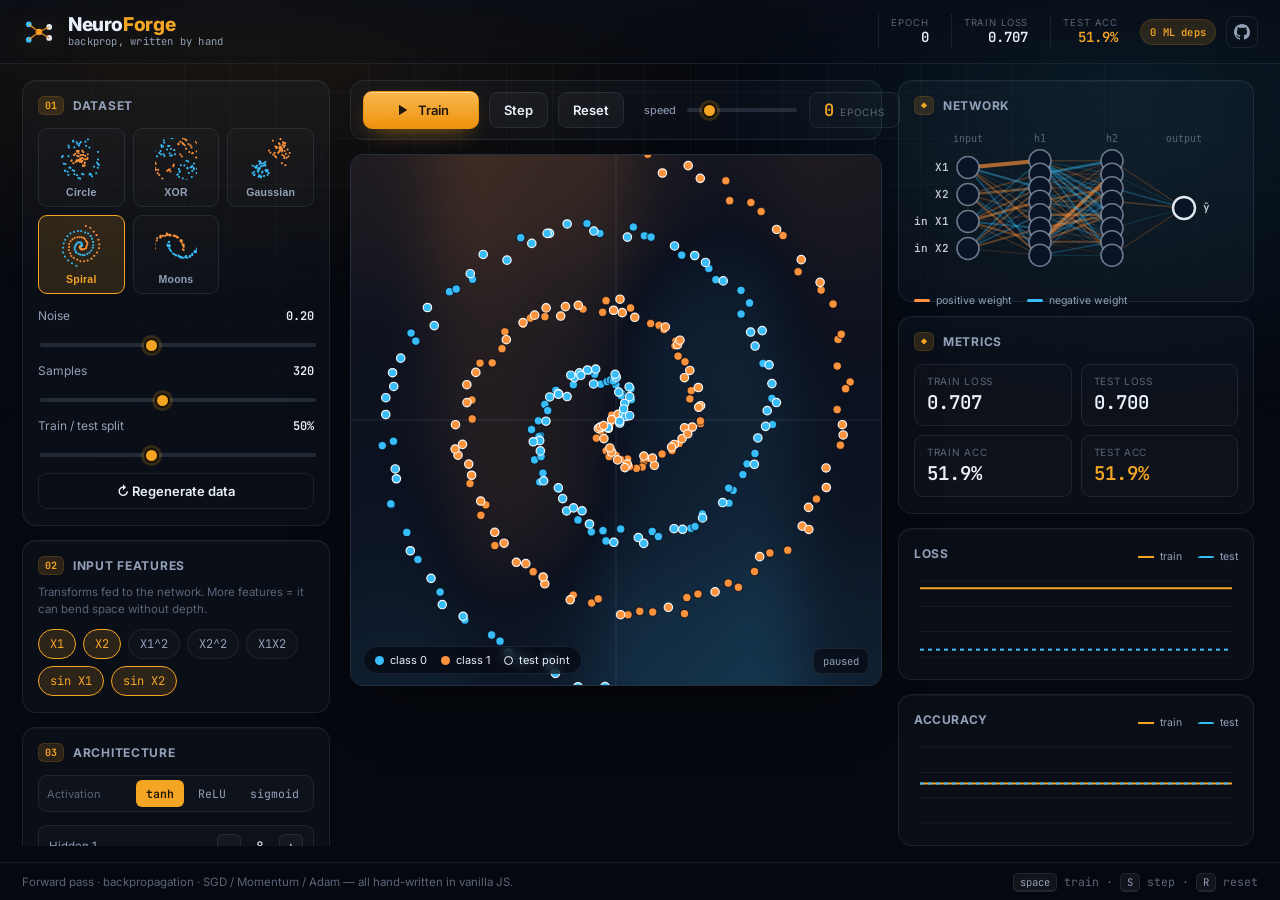
==== index.html @ 0124668e "Initial commit" ====
<!DOCTYPE html>
<html lang="en">
<head>
  <meta charset="UTF-8" />
  <meta name="viewport" content="width=device-width, initial-scale=1.0" />
  <title>NeuroForge · watch a neural network learn</title>
  <meta name="description" content="An interactive neural-network playground with a backpropagation engine written from scratch in vanilla JavaScript — no ML libraries." />
  <link rel="icon" href="favicon.svg" type="image/svg+xml" />
  <link rel="preconnect" href="https://fonts.googleapis.com" />
  <link rel="preconnect" href="https://fonts.gstatic.com" crossorigin />
  <link href="https://fonts.googleapis.com/css2?family=Inter:wght@400;500;600;700;800&family=JetBrains+Mono:wght@400;500;600&display=swap" rel="stylesheet" />
  <link rel="stylesheet" href="styles.css" />
</head>
<body>
  <div class="bg-grid" aria-hidden="true"></div>
  <div class="bg-glow" aria-hidden="true"></div>

  <header class="app-header">
    <div class="brand">
      <svg class="brand-mark" viewBox="0 0 40 40" width="34" height="34" aria-hidden="true">
        <defs>
          <linearGradient id="g1" x1="0" y1="0" x2="1" y2="1">
            <stop offset="0" stop-color="#fbbf24"/><stop offset="1" stop-color="#f97316"/>
          </linearGradient>
        </defs>
        <circle cx="8" cy="11" r="3.4" fill="#38bdf8"/>
        <circle cx="8" cy="29" r="3.4" fill="#38bdf8"/>
        <circle cx="20" cy="20" r="3.8" fill="url(#g1)"/>
        <circle cx="32" cy="14" r="3.4" fill="#e2e8f0"/>
        <circle cx="32" cy="27" r="3.4" fill="#e2e8f0"/>
        <g stroke="url(#g1)" stroke-width="1.6" opacity="0.85">
          <line x1="8" y1="11" x2="20" y2="20"/><line x1="8" y1="29" x2="20" y2="20"/>
          <line x1="20" y1="20" x2="32" y2="14"/><line x1="20" y1="20" x2="32" y2="27"/>
        </g>
      </svg>
      <div class="brand-text">
        <span class="brand-name">Neuro<span>Forge</span></span>
        <span class="brand-tag">backprop, written by hand</span>
      </div>
    </div>

    <div class="header-status">
      <div class="stat"><span class="stat-k">epoch</span><span class="stat-v" id="hEpoch">0</span></div>
      <div class="stat"><span class="stat-k">train loss</span><span class="stat-v" id="hLoss">—</span></div>
      <div class="stat"><span class="stat-k">test acc</span><span class="stat-v accent" id="hAcc">—</span></div>
      <span class="badge" title="No TensorFlow, no autograd — the forward pass, gradients and optimizers are all hand-written.">0 ML deps</span>
      <a class="ghbtn" id="ghLink" href="#" target="_blank" rel="noopener" title="Source">
        <svg viewBox="0 0 16 16" width="16" height="16" fill="currentColor"><path d="M8 0C3.58 0 0 3.58 0 8c0 3.54 2.29 6.53 5.47 7.59.4.07.55-.17.55-.38 0-.19-.01-.82-.01-1.49-2.01.37-2.53-.49-2.69-.94-.09-.23-.48-.94-.82-1.13-.28-.15-.68-.52-.01-.53.63-.01 1.08.58 1.23.82.72 1.21 1.87.87 2.33.66.07-.52.28-.87.51-1.07-1.78-.2-3.64-.89-3.64-3.95 0-.87.31-1.59.82-2.15-.08-.2-.36-1.02.08-2.12 0 0 .67-.21 2.2.82.64-.18 1.32-.27 2-.27.68 0 1.36.09 2 .27 1.53-1.04 2.2-.82 2.2-.82.44 1.1.16 1.92.08 2.12.51.56.82 1.27.82 2.15 0 3.07-1.87 3.75-3.65 3.95.29.25.54.73.54 1.48 0 1.07-.01 1.93-.01 2.2 0 .21.15.46.55.38A8.01 8.01 0 0016 8c0-4.42-3.58-8-8-8z"/></svg>
      </a>
    </div>
  </header>

  <main class="layout">
    <!-- LEFT: controls -->
    <aside class="rail" id="rail">
      <section class="panel">
        <h2 class="panel-title"><span class="idx">01</span> Dataset</h2>
        <div class="dataset-grid" id="datasetGrid"></div>
        <label class="ctl">
          <span class="ctl-row"><span>Noise</span><b id="noiseVal" class="mono">0.20</b></span>
          <input type="range" id="noise" min="0" max="0.5" step="0.01" value="0.2" />
        </label>
        <label class="ctl">
          <span class="ctl-row"><span>Samples</span><b id="samplesVal" class="mono">320</b></span>
          <input type="range" id="samples" min="100" max="600" step="20" value="320" />
        </label>
        <label class="ctl">
          <span class="ctl-row"><span>Train / test split</span><b id="splitVal" class="mono">50%</b></span>
          <input type="range" id="split" min="0.3" max="0.8" step="0.05" value="0.5" />
        </label>
        <button class="btn ghost full" id="regen">↻ Regenerate data</button>
      </section>

      <section class="panel">
        <h2 class="panel-title"><span class="idx">02</span> Input features</h2>
        <p class="hint">Transforms fed to the network. More features = it can bend space without depth.</p>
        <div class="chips" id="featureChips"></div>
      </section>

      <section class="panel">
        <h2 class="panel-title"><span class="idx">03</span> Architecture</h2>
        <div class="seg" id="activation" data-value="tanh">
          <span class="seg-label">Activation</span>
          <button data-v="tanh">tanh</button>
          <button data-v="relu">ReLU</button>
          <button data-v="sigmoid">sigmoid</button>
        </div>
        <div class="layers" id="layers"></div>
        <div class="layer-actions">
          <button class="btn ghost" id="addLayer">+ layer</button>
          <button class="btn ghost" id="rmLayer">− layer</button>
          <span class="paramcount mono" id="paramCount">0 params</span>
        </div>
      </section>

      <section class="panel">
        <h2 class="panel-title"><span class="idx">04</span> Optimization</h2>
        <div class="seg" id="optimizer" data-value="adam">
          <span class="seg-label">Optimizer</span>
          <button data-v="sgd">SGD</button>
          <button data-v="momentum">Momentum</button>
          <button data-v="adam">Adam</button>
        </div>
        <div class="field">
          <label for="lr">Learning rate</label>
          <select id="lr" class="mono">
            <option>0.001</option><option>0.003</option><option>0.01</option>
            <option selected>0.03</option><option>0.1</option><option>0.3</option>
          </select>
        </div>
        <div class="field">
          <label for="batch">Batch size</label>
          <select id="batch" class="mono">
            <option>8</option><option selected>16</option><option>32</option><option value="0">full</option>
          </select>
        </div>
        <div class="field">
          <label for="l2">L2 regularization</label>
          <select id="l2" class="mono">
            <option value="0" selected>0</option><option value="0.001">0.001</option>
            <option value="0.003">0.003</option><option value="0.01">0.01</option><option value="0.03">0.03</option>
          </select>
        </div>
      </section>

      <section class="panel">
        <h2 class="panel-title"><span class="idx">05</span> Presets</h2>
        <div class="presets" id="presets"></div>
        <div class="layer-actions" style="margin-top:10px">
          <button class="btn ghost" id="exportBtn">⤓ Export model</button>
          <button class="btn ghost" id="resetWeights">Reset weights</button>
        </div>
      </section>
    </aside>

    <!-- CENTER: the stage -->
    <section class="stage">
      <div class="stage-toolbar">
        <button class="btn primary play" id="play">
          <svg class="ic-play" viewBox="0 0 24 24" width="18" height="18" fill="currentColor"><path d="M8 5v14l11-7z"/></svg>
          <svg class="ic-pause" viewBox="0 0 24 24" width="18" height="18" fill="currentColor"><path d="M6 5h4v14H6zM14 5h4v14h-4z"/></svg>
          <span id="playLabel">Train</span>
        </button>
        <button class="btn" id="step" title="Run a single epoch (S)">Step</button>
        <button class="btn" id="reset" title="Reset weights & data (R)">Reset</button>
        <div class="spacer"></div>
        <label class="speed">
          <span>speed</span>
          <input type="range" id="speed" min="1" max="20" step="1" value="4" />
        </label>
        <div class="epochpill"><span class="mono" id="epochBig">0</span><small>epochs</small></div>
      </div>

      <div class="board">
        <canvas id="boundary"></canvas>
        <div class="legend">
          <span><i class="dot c0"></i>class 0</span>
          <span><i class="dot c1"></i>class 1</span>
          <span><i class="ring"></i>test point</span>
        </div>
        <div class="eps mono" id="eps"></div>
      </div>
    </section>

    <!-- RIGHT: inspector -->
    <aside class="inspector">
      <section class="panel grow">
        <h2 class="panel-title"><span class="idx">◆</span> Network</h2>
        <div class="netwrap"><canvas id="network"></canvas></div>
        <div class="legend small">
          <span><i class="dash warm"></i>positive weight</span>
          <span><i class="dash cool"></i>negative weight</span>
        </div>
      </section>

      <section class="panel">
        <h2 class="panel-title"><span class="idx">◆</span> Metrics</h2>
        <div class="metrics">
          <div class="metric"><span class="m-k">train loss</span><span class="m-v mono" id="mTrainLoss">—</span></div>
          <div class="metric"><span class="m-k">test loss</span><span class="m-v mono" id="mTestLoss">—</span></div>
          <div class="metric"><span class="m-k">train acc</span><span class="m-v mono" id="mTrainAcc">—</span></div>
          <div class="metric"><span class="m-k">test acc</span><span class="m-v mono accent" id="mTestAcc">—</span></div>
        </div>
      </section>

      <section class="panel">
        <div class="chart-head"><h3>Loss</h3><div class="legend small"><span><i class="line solid"></i>train</span><span><i class="line dash"></i>test</span></div></div>
        <div class="chartwrap"><canvas id="lossChart"></canvas></div>
      </section>

      <section class="panel">
        <div class="chart-head"><h3>Accuracy</h3><div class="legend small"><span><i class="line solid"></i>train</span><span><i class="line dash"></i>test</span></div></div>
        <div class="chartwrap"><canvas id="accChart"></canvas></div>
      </section>
    </aside>
  </main>

  <footer class="app-footer">
    <span>Forward pass · backpropagation · SGD / Momentum / Adam — all hand-written in vanilla JS.</span>
    <span class="kbd-hints"><kbd>space</kbd> train · <kbd>S</kbd> step · <kbd>R</kbd> reset</span>
  </footer>

  <!-- engine + viz (classic scripts so it runs from file:// without a build step) -->
  <script src="src/nn.js"></script>
  <script src="src/datasets.js"></script>
  <script src="src/boundary.js"></script>
  <script src="src/network-viz.js"></script>
  <script src="src/charts.js"></script>
  <script src="src/app.js"></script>
</body>
</html>
---- styles.css ----
/* ============================================================
   NeuroForge — design system
   A focused "instrument" aesthetic: deep slate, hand-set spacing,
   monospaced telemetry, one molten-amber accent. Cool/warm hues map
   to the two classes everywhere so the whole UI speaks one language.
   ============================================================ */
:root {
  --bg: #05080f;
  --bg-2: #070b15;
  --panel: rgba(146, 167, 200, 0.045);
  --panel-edge: rgba(148, 169, 205, 0.12);
  --panel-edge-strong: rgba(148, 169, 205, 0.22);
  --ink: #eaf0fa;
  --muted: #93a1b8;
  --faint: #5b6678;
  --accent: #f5a524;
  --accent-soft: rgba(245, 165, 36, 0.14);
  --warm: #fb923c;
  --cool: #38bdf8;
  --good: #34d399;
  --r: 14px;
  --r-sm: 9px;
  --r-xs: 6px;
  --sans: "Inter", system-ui, -apple-system, "Segoe UI", Roboto, sans-serif;
  --mono: "JetBrains Mono", ui-monospace, SFMono-Regular, Menlo, monospace;
  --shadow: 0 22px 60px -28px rgba(0, 0, 0, 0.85);
}

* { box-sizing: border-box; }
html, body { height: 100%; }
body {
  margin: 0;
  font-family: var(--sans);
  color: var(--ink);
  background: var(--bg);
  -webkit-font-smoothing: antialiased;
  overflow: hidden;
  display: flex;
  flex-direction: column;
}

/* ambient background layers */
.bg-grid {
  position: fixed; inset: 0; z-index: -2;
  background-image:
    linear-gradient(rgba(148, 169, 205, 0.04) 1px, transparent 1px),
    linear-gradient(90deg, rgba(148, 169, 205, 0.04) 1px, transparent 1px);
  background-size: 46px 46px;
  mask-image: radial-gradient(ellipse 90% 70% at 50% 0%, #000 30%, transparent 90%);
}
.bg-glow {
  position: fixed; inset: 0; z-index: -1; pointer-events: none;
  background:
    radial-gradient(60% 50% at 18% 0%, rgba(245, 165, 36, 0.10), transparent 70%),
    radial-gradient(50% 50% at 88% 12%, rgba(56, 189, 248, 0.10), transparent 70%);
}

/* ---------- header ---------- */
.app-header {
  display: flex; align-items: center; justify-content: space-between;
  gap: 18px; padding: 14px 22px;
  border-bottom: 1px solid var(--panel-edge);
  background: linear-gradient(180deg, rgba(10, 14, 24, 0.7), rgba(10, 14, 24, 0.2));
  backdrop-filter: blur(8px);
  flex: 0 0 auto;
}
.brand { display: flex; align-items: center; gap: 12px; }
.brand-mark { filter: drop-shadow(0 4px 12px rgba(245, 165, 36, 0.25)); }
.brand-text { display: flex; flex-direction: column; line-height: 1.1; }
.brand-name { font-weight: 800; font-size: 19px; letter-spacing: -0.02em; }
.brand-name span { color: var(--accent); }
.brand-tag { font-family: var(--mono); font-size: 10.5px; color: var(--muted); letter-spacing: 0.02em; }

.header-status { display: flex; align-items: center; gap: 10px; }
.stat {
  display: flex; flex-direction: column; align-items: flex-end; line-height: 1.15;
  padding: 4px 12px; border-left: 1px solid var(--panel-edge);
}
.stat-k { font-size: 9.5px; text-transform: uppercase; letter-spacing: 0.09em; color: var(--faint); }
.stat-v { font-family: var(--mono); font-size: 14px; font-weight: 600; }
.stat-v.accent, .accent { color: var(--accent); }
.badge {
  font-family: var(--mono); font-size: 10.5px; font-weight: 600; color: var(--accent);
  border: 1px solid var(--accent-soft); background: var(--accent-soft);
  padding: 5px 9px; border-radius: 999px; letter-spacing: 0.02em; cursor: default;
}
.ghbtn { display: grid; place-items: center; width: 32px; height: 32px; border-radius: 8px;
  color: var(--muted); border: 1px solid var(--panel-edge); transition: 0.16s; }
.ghbtn:hover { color: var(--ink); border-color: var(--panel-edge-strong); }

/* ---------- layout ---------- */
.layout {
  flex: 1 1 auto; min-height: 0;
  display: grid;
  grid-template-columns: 312px minmax(0, 1fr) 360px;
  gap: 16px; padding: 16px 22px;
}
.rail, .inspector { display: flex; flex-direction: column; gap: 14px; min-height: 0; overflow-y: auto; padding-right: 4px; }
.inspector { gap: 14px; }
.stage { display: flex; flex-direction: column; min-height: 0; gap: 14px; }

/* custom scrollbars */
.rail::-webkit-scrollbar, .inspector::-webkit-scrollbar { width: 9px; }
.rail::-webkit-scrollbar-thumb, .inspector::-webkit-scrollbar-thumb {
  background: rgba(148, 169, 205, 0.16); border-radius: 9px; border: 2px solid transparent; background-clip: padding-box; }

/* ---------- panels ---------- */
.panel {
  position: relative;
  background: var(--panel);
  border: 1px solid var(--panel-edge);
  border-radius: var(--r);
  padding: 15px 15px 16px;
  box-shadow: inset 0 1px 0 rgba(255, 255, 255, 0.03);
}
.panel.grow { flex: 1 1 auto; display: flex; flex-direction: column; min-height: 220px; }
.panel-title {
  display: flex; align-items: center; gap: 9px;
  margin: 0 0 13px; font-size: 12px; font-weight: 700; letter-spacing: 0.06em;
  text-transform: uppercase; color: var(--muted);
}
.panel-title .idx {
  font-family: var(--mono); font-size: 10px; color: var(--accent);
  background: var(--accent-soft); border: 1px solid var(--accent-soft);
  padding: 2px 6px; border-radius: 6px; letter-spacing: 0;
}
.hint { margin: -4px 0 12px; font-size: 11.5px; color: var(--faint); line-height: 1.45; }

/* ---------- dataset tiles ---------- */
.dataset-grid { display: grid; grid-template-columns: repeat(3, 1fr); gap: 8px; margin-bottom: 14px; }
.tile {
  display: flex; flex-direction: column; align-items: center; gap: 6px;
  padding: 9px 4px 8px; border-radius: var(--r-sm);
  border: 1px solid var(--panel-edge); background: rgba(255, 255, 255, 0.015);
  cursor: pointer; transition: 0.15s; color: var(--muted);
}
.tile canvas { width: 42px; height: 42px; border-radius: 6px; }
.tile span { font-size: 10.5px; font-weight: 600; letter-spacing: 0.02em; }
.tile:hover { border-color: var(--panel-edge-strong); color: var(--ink); transform: translateY(-1px); }
.tile.active { border-color: var(--accent); background: var(--accent-soft); color: var(--ink); }
.tile.active span { color: var(--accent); }

/* ---------- controls ---------- */
.ctl { display: block; margin-bottom: 12px; }
.ctl-row { display: flex; justify-content: space-between; font-size: 12px; color: var(--muted); margin-bottom: 7px; }
.ctl-row b { color: var(--ink); font-weight: 600; }
.mono { font-family: var(--mono); }

input[type="range"] {
  -webkit-appearance: none; appearance: none; width: 100%; height: 4px; border-radius: 999px;
  background: rgba(148, 169, 205, 0.18); outline: none; cursor: pointer;
}
input[type="range"]::-webkit-slider-thumb {
  -webkit-appearance: none; appearance: none; width: 15px; height: 15px; border-radius: 50%;
  background: var(--accent); border: 2px solid #1a1205; box-shadow: 0 0 0 3px rgba(245, 165, 36, 0.18); transition: 0.12s;
}
input[type="range"]::-webkit-slider-thumb:hover { transform: scale(1.12); }
input[type="range"]::-moz-range-thumb {
  width: 15px; height: 15px; border-radius: 50%; background: var(--accent); border: 2px solid #1a1205; }

.chips { display: flex; flex-wrap: wrap; gap: 7px; }
.chip {
  font-family: var(--mono); font-size: 12px; padding: 6px 11px; border-radius: 999px;
  border: 1px solid var(--panel-edge); background: rgba(255, 255, 255, 0.02); color: var(--muted);
  cursor: pointer; transition: 0.14s; user-select: none;
}
.chip:hover { color: var(--ink); border-color: var(--panel-edge-strong); }
.chip.on { background: var(--accent-soft); border-color: var(--accent); color: var(--accent); }

/* segmented control */
.seg { display: flex; align-items: center; gap: 4px; background: rgba(255, 255, 255, 0.02);
  border: 1px solid var(--panel-edge); border-radius: var(--r-sm); padding: 4px; margin-bottom: 13px; flex-wrap: wrap; }
.seg-label { font-size: 11px; color: var(--faint); padding: 0 8px 0 4px; margin-right: auto; }
.seg button {
  font-family: var(--mono); font-size: 11.5px; color: var(--muted); background: transparent;
  border: 0; padding: 6px 10px; border-radius: 6px; cursor: pointer; transition: 0.13s;
}
.seg button:hover { color: var(--ink); }
.seg button.active { background: var(--accent); color: #1a1205; font-weight: 600; }

.field { display: flex; align-items: center; justify-content: space-between; margin-bottom: 10px; }
.field label { font-size: 12px; color: var(--muted); }
select {
  font-family: var(--mono); font-size: 12.5px; color: var(--ink);
  background: rgba(255, 255, 255, 0.03); border: 1px solid var(--panel-edge);
  border-radius: 7px; padding: 6px 10px; cursor: pointer; min-width: 92px;
}
select:focus-visible { outline: 2px solid var(--accent); outline-offset: 1px; }

/* layers editor */
.layers { display: flex; flex-direction: column; gap: 7px; margin-bottom: 11px; }
.layer-row {
  display: flex; align-items: center; gap: 10px; padding: 8px 10px;
  border: 1px solid var(--panel-edge); border-radius: var(--r-sm); background: rgba(255, 255, 255, 0.015);
}
.layer-row .ln { font-size: 11.5px; color: var(--muted); flex: 1; }
.stepper { display: flex; align-items: center; gap: 8px; }
.stepper button {
  width: 24px; height: 24px; border-radius: 6px; border: 1px solid var(--panel-edge);
  background: rgba(255, 255, 255, 0.03); color: var(--ink); cursor: pointer; font-size: 15px; line-height: 1; transition: 0.12s;
}
.stepper button:hover { border-color: var(--accent); color: var(--accent); }
.stepper .num { font-family: var(--mono); font-size: 13px; width: 22px; text-align: center; }
.layer-actions { display: flex; align-items: center; gap: 8px; }
.paramcount { margin-left: auto; font-size: 11px; color: var(--faint); }

/* buttons */
.btn {
  font-family: var(--sans); font-size: 13px; font-weight: 600; color: var(--ink);
  background: rgba(255, 255, 255, 0.04); border: 1px solid var(--panel-edge);
  padding: 9px 14px; border-radius: var(--r-sm); cursor: pointer; transition: 0.14s;
  display: inline-flex; align-items: center; justify-content: center; gap: 7px;
}
.btn:hover { border-color: var(--panel-edge-strong); background: rgba(255, 255, 255, 0.06); }
.btn:active { transform: translateY(1px); }
.btn.full { width: 100%; }
.btn.ghost { background: transparent; }
.btn.primary {
  background: linear-gradient(180deg, #f8b84e, #f0930f); color: #20160a;
  border-color: #f0930f; box-shadow: 0 8px 22px -10px rgba(245, 165, 36, 0.7), inset 0 1px 0 rgba(255, 255, 255, 0.4);
}
.btn.primary:hover { filter: brightness(1.05); }
.presets { display: grid; grid-template-columns: 1fr 1fr; gap: 8px; }
.preset {
  text-align: left; font-size: 11.5px; line-height: 1.3; padding: 9px 11px; border-radius: var(--r-sm);
  border: 1px solid var(--panel-edge); background: rgba(255, 255, 255, 0.02); color: var(--ink); cursor: pointer; transition: 0.14s;
}
.preset:hover { border-color: var(--accent); background: var(--accent-soft); }
.preset b { display: block; font-weight: 700; margin-bottom: 2px; }
.preset small { color: var(--faint); font-family: var(--mono); font-size: 10px; }

/* ---------- stage ---------- */
.stage-toolbar {
  display: flex; align-items: center; gap: 10px;
  background: var(--panel); border: 1px solid var(--panel-edge); border-radius: var(--r);
  padding: 10px 12px;
}
.stage-toolbar .spacer { flex: 1; }
.btn.play { min-width: 116px; }
.ic-pause { display: none; }
.btn.play.running .ic-play { display: none; }
.btn.play.running .ic-pause { display: inline; }
.speed { display: flex; align-items: center; gap: 9px; font-size: 11px; color: var(--muted); }
.speed input { width: 110px; }
.epochpill { display: flex; align-items: baseline; gap: 6px; padding: 6px 14px; border-radius: var(--r-sm);
  border: 1px solid var(--panel-edge); background: rgba(255, 255, 255, 0.02); }
.epochpill .mono { font-size: 17px; font-weight: 600; color: var(--accent); }
.epochpill small { font-size: 10px; color: var(--faint); text-transform: uppercase; letter-spacing: 0.08em; }

.board {
  position: relative; margin: 0 auto;
  width: min(100%, calc(100vh - 232px)); aspect-ratio: 1 / 1; max-height: 100%;
  border: 1px solid var(--panel-edge-strong); border-radius: var(--r);
  overflow: hidden; background: #070b14; box-shadow: var(--shadow);
}
#boundary { width: 100%; height: 100%; display: block; }
.legend { position: absolute; left: 12px; bottom: 11px; display: flex; gap: 14px;
  font-size: 11px; color: var(--ink); background: rgba(5, 8, 15, 0.62); padding: 6px 11px; border-radius: 999px;
  backdrop-filter: blur(6px); border: 1px solid var(--panel-edge); }
.legend span { display: inline-flex; align-items: center; gap: 6px; }
.legend .dot { width: 9px; height: 9px; border-radius: 50%; display: inline-block; }
.legend .dot.c0 { background: var(--cool); }
.legend .dot.c1 { background: var(--warm); }
.legend .ring { width: 9px; height: 9px; border-radius: 50%; border: 1.5px solid #fff; display: inline-block; }
.eps { position: absolute; right: 12px; bottom: 11px; font-size: 10.5px; color: var(--muted);
  background: rgba(5, 8, 15, 0.62); padding: 5px 9px; border-radius: 8px; border: 1px solid var(--panel-edge); }

/* ---------- inspector ---------- */
.netwrap { flex: 1 1 auto; min-height: 160px; position: relative; }
#network { width: 100%; height: 100%; display: block; }
.legend.small { position: static; background: transparent; border: 0; padding: 6px 0 0; backdrop-filter: none; gap: 16px; font-size: 10.5px; color: var(--muted); }
.legend.small .dash { width: 16px; height: 0; border-top: 3px solid; display: inline-block; border-radius: 2px; }
.legend.small .dash.warm { border-color: var(--warm); }
.legend.small .dash.cool { border-color: var(--cool); }
.legend.small .line { width: 16px; height: 0; border-top: 2px solid var(--accent); display: inline-block; }
.legend.small .line.dash { border-top-style: dashed; border-color: var(--cool); }
.legend.small .line.solid { border-color: var(--accent); }

.metrics { display: grid; grid-template-columns: 1fr 1fr; gap: 9px; }
.metric { display: flex; flex-direction: column; gap: 3px; padding: 10px 12px; border-radius: var(--r-sm);
  border: 1px solid var(--panel-edge); background: rgba(255, 255, 255, 0.015); }
.m-k { font-size: 10px; text-transform: uppercase; letter-spacing: 0.07em; color: var(--faint); }
.m-v { font-size: 19px; font-weight: 600; }

.chart-head { display: flex; align-items: center; justify-content: space-between; margin-bottom: 8px; }
.chart-head h3 { margin: 0; font-size: 12px; font-weight: 700; letter-spacing: 0.05em; text-transform: uppercase; color: var(--muted); }
.chartwrap { height: 92px; }
.chartwrap canvas { width: 100%; height: 100%; display: block; }

/* ---------- footer ---------- */
.app-footer {
  flex: 0 0 auto; display: flex; align-items: center; justify-content: space-between; gap: 16px;
  padding: 11px 22px; border-top: 1px solid var(--panel-edge);
  font-size: 11.5px; color: var(--faint);
}
.kbd-hints { font-family: var(--mono); }
kbd { font-family: var(--mono); font-size: 10.5px; background: rgba(255, 255, 255, 0.05);
  border: 1px solid var(--panel-edge); border-bottom-width: 2px; border-radius: 5px; padding: 1px 6px; color: var(--muted); }

:focus-visible { outline: 2px solid var(--accent); outline-offset: 2px; border-radius: 4px; }

/* ---------- responsive ---------- */
@media (max-width: 1180px) {
  body { overflow: auto; }
  .layout { grid-template-columns: 1fr; height: auto; }
  .rail, .inspector { overflow: visible; }
  .board { width: min(100%, 560px); }
}
@media (max-width: 560px) {
  .header-status .stat { display: none; }
  .app-footer .kbd-hints { display: none; }
  .dataset-grid { grid-template-columns: repeat(5, 1fr); }
}
@media (prefers-reduced-motion: reduce) {
  * { transition: none !important; }
}
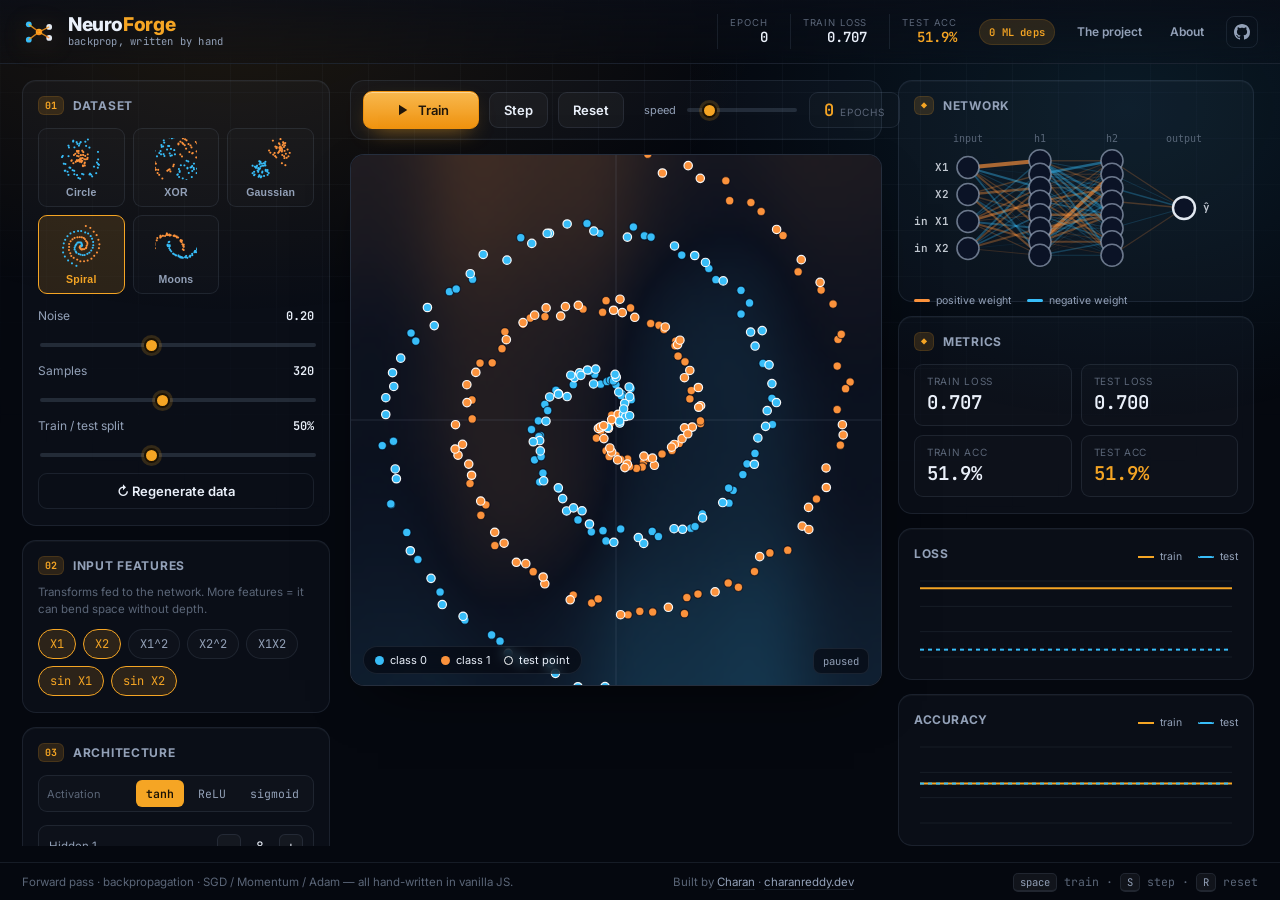
==== commit 022402a1: "Enhance SEO and accessibility for index.html; add Open Graph and Twitter metadata, improve canvas ac" ====
--- a/index.html
+++ b/index.html
@@ -4,8 +4,31 @@
   <meta charset="UTF-8" />
   <meta name="viewport" content="width=device-width, initial-scale=1.0" />
   <title>NeuroForge · watch a neural network learn</title>
-  <meta name="description" content="An interactive neural-network playground with a backpropagation engine written from scratch in vanilla JavaScript — no ML libraries." />
+  <meta name="description" content="An interactive neural-network playground with a backpropagation engine written from scratch in vanilla JavaScript — no TensorFlow, no autograd, no dependencies." />
+  <meta name="author" content="Chanda Charan Reddy" />
+  <meta name="keywords" content="neural network, backpropagation, machine learning, visualization, vanilla javascript, deep learning, playground" />
+  <meta name="theme-color" content="#05080f" />
+  <link rel="canonical" href="https://neuroforge-charan.vercel.app/" />
+
+  <!-- Open Graph -->
+  <meta property="og:type" content="website" />
+  <meta property="og:site_name" content="NeuroForge" />
+  <meta property="og:title" content="NeuroForge · watch a neural network learn" />
+  <meta property="og:description" content="Build a net, drop it on a dataset, hit Train, and watch backprop bend the decision boundary in real time. The whole learning engine is hand-written in vanilla JS." />
+  <meta property="og:url" content="https://neuroforge-charan.vercel.app/" />
+  <meta property="og:image" content="https://neuroforge-charan.vercel.app/og.png" />
+  <meta property="og:image:width" content="1200" />
+  <meta property="og:image:height" content="630" />
+  <meta property="og:image:alt" content="NeuroForge — an interactive, from-scratch neural network playground" />
+
+  <!-- Twitter -->
+  <meta name="twitter:card" content="summary_large_image" />
+  <meta name="twitter:title" content="NeuroForge · watch a neural network learn" />
+  <meta name="twitter:description" content="Build a net, drop it on a dataset, hit Train, and watch backprop bend the decision boundary in real time. Hand-written in vanilla JS." />
+  <meta name="twitter:image" content="https://neuroforge-charan.vercel.app/og.png" />
+
   <link rel="icon" href="favicon.svg" type="image/svg+xml" />
+  <link rel="apple-touch-icon" href="favicon.svg" />
   <link rel="preconnect" href="https://fonts.googleapis.com" />
   <link rel="preconnect" href="https://fonts.gstatic.com" crossorigin />
   <link href="https://fonts.googleapis.com/css2?family=Inter:wght@400;500;600;700;800&family=JetBrains+Mono:wght@400;500;600&display=swap" rel="stylesheet" />
@@ -44,8 +67,12 @@
       <div class="stat"><span class="stat-k">train loss</span><span class="stat-v" id="hLoss">—</span></div>
       <div class="stat"><span class="stat-k">test acc</span><span class="stat-v accent" id="hAcc">—</span></div>
       <span class="badge" title="No TensorFlow, no autograd — the forward pass, gradients and optimizers are all hand-written.">0 ML deps</span>
-      <a class="ghbtn" id="ghLink" href="#" target="_blank" rel="noopener" title="Source">
-        <svg viewBox="0 0 16 16" width="16" height="16" fill="currentColor"><path d="M8 0C3.58 0 0 3.58 0 8c0 3.54 2.29 6.53 5.47 7.59.4.07.55-.17.55-.38 0-.19-.01-.82-.01-1.49-2.01.37-2.53-.49-2.69-.94-.09-.23-.48-.94-.82-1.13-.28-.15-.68-.52-.01-.53.63-.01 1.08.58 1.23.82.72 1.21 1.87.87 2.33.66.07-.52.28-.87.51-1.07-1.78-.2-3.64-.89-3.64-3.95 0-.87.31-1.59.82-2.15-.08-.2-.36-1.02.08-2.12 0 0 .67-.21 2.2.82.64-.18 1.32-.27 2-.27.68 0 1.36.09 2 .27 1.53-1.04 2.2-.82 2.2-.82.44 1.1.16 1.92.08 2.12.51.56.82 1.27.82 2.15 0 3.07-1.87 3.75-3.65 3.95.29.25.54.73.54 1.48 0 1.07-.01 1.93-.01 2.2 0 .21.15.46.55.38A8.01 8.01 0 0016 8c0-4.42-3.58-8-8-8z"/></svg>
+      <nav class="hnav" aria-label="Site">
+        <a class="navlink" href="about-project.html">The&nbsp;project</a>
+        <a class="navlink" href="about.html">About</a>
+      </nav>
+      <a class="ghbtn" id="ghLink" href="https://github.com/charanreddy-27/neuroforge" target="_blank" rel="noopener" title="Source on GitHub" aria-label="Source on GitHub">
+        <svg viewBox="0 0 16 16" width="16" height="16" fill="currentColor" aria-hidden="true"><path d="M8 0C3.58 0 0 3.58 0 8c0 3.54 2.29 6.53 5.47 7.59.4.07.55-.17.55-.38 0-.19-.01-.82-.01-1.49-2.01.37-2.53-.49-2.69-.94-.09-.23-.48-.94-.82-1.13-.28-.15-.68-.52-.01-.53.63-.01 1.08.58 1.23.82.72 1.21 1.87.87 2.33.66.07-.52.28-.87.51-1.07-1.78-.2-3.64-.89-3.64-3.95 0-.87.31-1.59.82-2.15-.08-.2-.36-1.02.08-2.12 0 0 .67-.21 2.2.82.64-.18 1.32-.27 2-.27.68 0 1.36.09 2 .27 1.53-1.04 2.2-.82 2.2-.82.44 1.1.16 1.92.08 2.12.51.56.82 1.27.82 2.15 0 3.07-1.87 3.75-3.65 3.95.29.25.54.73.54 1.48 0 1.07-.01 1.93-.01 2.2 0 .21.15.46.55.38A8.01 8.01 0 0016 8c0-4.42-3.58-8-8-8z"/></svg>
       </a>
     </div>
   </header>
@@ -152,7 +179,7 @@
       </div>
 
       <div class="board">
-        <canvas id="boundary"></canvas>
+        <canvas id="boundary" role="img" aria-label="Decision boundary heatmap. A diverging cyan-to-amber field shows the network's prediction across the input plane, with training and test data points scattered on top."></canvas>
         <div class="legend">
           <span><i class="dot c0"></i>class 0</span>
           <span><i class="dot c1"></i>class 1</span>
@@ -166,7 +193,7 @@
     <aside class="inspector">
       <section class="panel grow">
         <h2 class="panel-title"><span class="idx">◆</span> Network</h2>
-        <div class="netwrap"><canvas id="network"></canvas></div>
+        <div class="netwrap"><canvas id="network" role="img" aria-label="Live network diagram. Each connection is coloured by the sign of its weight and thickened by magnitude, so the network is seen reorganising itself as it trains."></canvas></div>
         <div class="legend small">
           <span><i class="dash warm"></i>positive weight</span>
           <span><i class="dash cool"></i>negative weight</span>
@@ -185,18 +212,19 @@
 
       <section class="panel">
         <div class="chart-head"><h3>Loss</h3><div class="legend small"><span><i class="line solid"></i>train</span><span><i class="line dash"></i>test</span></div></div>
-        <div class="chartwrap"><canvas id="lossChart"></canvas></div>
+        <div class="chartwrap"><canvas id="lossChart" role="img" aria-label="Live loss chart: training loss (solid) versus test loss (dashed) over epochs."></canvas></div>
       </section>
 
       <section class="panel">
         <div class="chart-head"><h3>Accuracy</h3><div class="legend small"><span><i class="line solid"></i>train</span><span><i class="line dash"></i>test</span></div></div>
-        <div class="chartwrap"><canvas id="accChart"></canvas></div>
+        <div class="chartwrap"><canvas id="accChart" role="img" aria-label="Live accuracy chart: training accuracy (solid) versus test accuracy (dashed) over epochs."></canvas></div>
       </section>
     </aside>
   </main>
 
   <footer class="app-footer">
     <span>Forward pass · backpropagation · SGD / Momentum / Adam — all hand-written in vanilla JS.</span>
+    <span class="footer-by">Built by <a href="about.html">Charan</a> · <a href="https://www.charanreddy.dev" target="_blank" rel="noopener">charanreddy.dev</a></span>
     <span class="kbd-hints"><kbd>space</kbd> train · <kbd>S</kbd> step · <kbd>R</kbd> reset</span>
   </footer>
 
--- a/styles.css
+++ b/styles.css
@@ -88,6 +88,13 @@
   color: var(--muted); border: 1px solid var(--panel-edge); transition: 0.16s; }
 .ghbtn:hover { color: var(--ink); border-color: var(--panel-edge-strong); }
 
+.hnav { display: flex; align-items: center; gap: 4px; }
+.navlink {
+  font-size: 12px; font-weight: 600; color: var(--muted); text-decoration: none;
+  padding: 6px 11px; border-radius: 8px; border: 1px solid transparent; transition: 0.14s; white-space: nowrap;
+}
+.navlink:hover { color: var(--ink); border-color: var(--panel-edge-strong); background: rgba(255, 255, 255, 0.03); }
+
 /* ---------- layout ---------- */
 .layout {
   flex: 1 1 auto; min-height: 0;
@@ -294,6 +301,9 @@
   font-size: 11.5px; color: var(--faint);
 }
 .kbd-hints { font-family: var(--mono); }
+.footer-by { color: var(--faint); }
+.footer-by a { color: var(--muted); text-decoration: none; border-bottom: 1px solid var(--panel-edge); transition: 0.14s; }
+.footer-by a:hover { color: var(--accent); border-color: var(--accent); }
 kbd { font-family: var(--mono); font-size: 10.5px; background: rgba(255, 255, 255, 0.05);
   border: 1px solid var(--panel-edge); border-bottom-width: 2px; border-radius: 5px; padding: 1px 6px; color: var(--muted); }
 
@@ -306,10 +316,14 @@
   .rail, .inspector { overflow: visible; }
   .board { width: min(100%, 560px); }
 }
+@media (max-width: 820px) {
+  .footer-by { display: none; }
+}
 @media (max-width: 560px) {
   .header-status .stat { display: none; }
   .app-footer .kbd-hints { display: none; }
   .dataset-grid { grid-template-columns: repeat(5, 1fr); }
+  .navlink { padding: 6px 8px; }
 }
 @media (prefers-reduced-motion: reduce) {
   * { transition: none !important; }
